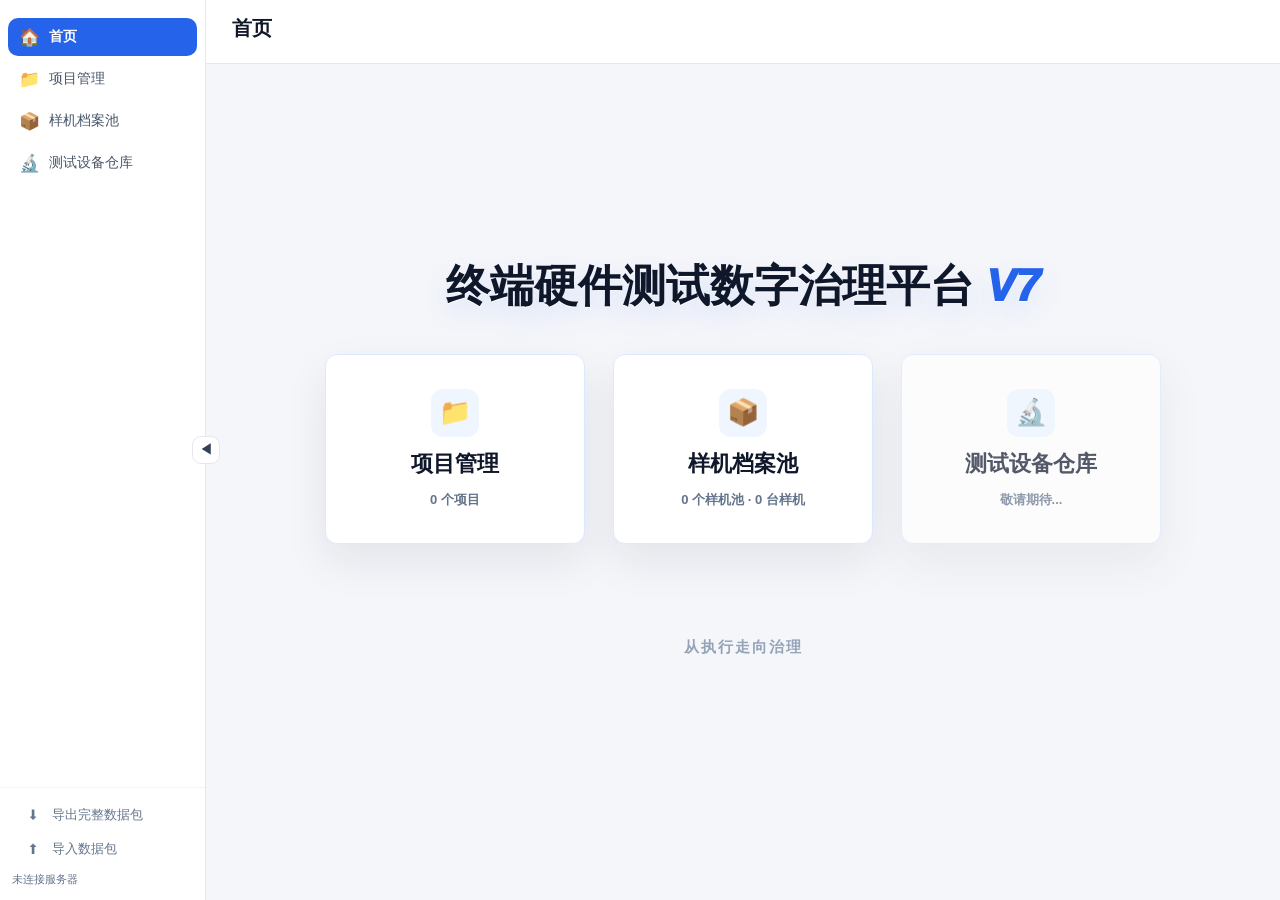
==== index.html @ f8849125 "Optimize platform data flows and task batching" ====
<!DOCTYPE html>
<html lang="zh-CN">
<head>
  <meta charset="UTF-8">
  <meta name="viewport" content="width=device-width, initial-scale=1.0">
  <link rel="icon" href="data:,">
  <title>数字治理平台 V7</title>
  <link rel="stylesheet" href="/css/style.css?v=20260602-perf12">
</head>
<body>
  <!-- 侧栏 -->
  <div id="sidebar" class="sidebar">
    <nav id="nav"></nav>
    <div class="sidebar-footer">
      <div id="navTools" class="nav-tools"></div>
      <div id="saveState" class="save-state">加载中…</div>
    </div>
  </div>
  <button id="sidebarToggle" class="sidebar-toggle" onclick="app.toggleSidebar()">◀</button>

  <!-- 主区域 -->
  <div class="main">
    <header class="header">
      <div>
        <nav id="pageTitle" class="page-title breadcrumb-bar">首页</nav>
        <div id="contextText" class="context-text"></div>
      </div>
      <div id="actionArea"></div>
    </header>
    <div id="content" class="content"></div>
    <div id="pageFooter" class="page-footer" style="display:none"></div>
  </div>

  <!-- Toast -->
  <div id="toast" class="toast"></div>

  <!-- 模态框 -->
  <div id="modalMask" class="modal-mask" style="display:none">
    <div class="modal">
      <div class="modal-header">
        <h3 id="modalTitle">标题</h3>
        <div id="modalHeaderHint" class="modal-header-hint"></div>
      </div>
      <div id="modalBody" class="modal-body"></div>
      <div class="modal-footer">
        <button id="modalCancel" class="btn btn-outline" onclick="app.closeModal()">取消</button>
        <button id="modalOk" class="btn">确认</button>
      </div>
    </div>
  </div>

  <!-- 独立确认框 -->
  <div id="confirmMask" class="confirm-mask" style="display:none">
    <div class="confirm-box">
      <div class="confirm-box-head">
        <h3 id="confirmTitle">确认操作</h3>
      </div>
      <div class="confirm-box-body">
        <div id="confirmMessage" class="confirm-dialog-message"></div>
        <div id="confirmDesc" class="confirm-dialog-desc"></div>
      </div>
      <div class="confirm-box-footer">
        <button id="confirmCancel" class="btn btn-outline">取消</button>
        <button id="confirmOk" class="btn">确认</button>
      </div>
    </div>
  </div>

  <!-- JS 模块化加载 -->
  <script src="/js/utils.js?v=20260602-perf12"></script>
  <script src="/js/app.core.js?v=20260602-perf12"></script>
  <script src="/js/app.server.js?v=20260602-perf13"></script>
  <script src="/js/app.data.js?v=20260602-perf12"></script>
  <script src="/js/app.render.js?v=20260602-perf12"></script>
  <script src="/js/app.filters.js?v=20260602-perf12"></script>
  <script src="/js/app.modal.js?v=20260602-perf12"></script>
  <script src="/js/app.logs.js?v=20260602-perf12"></script>
  <script src="/js/projects.js?v=20260602-perf12"></script>
  <script src="/js/workspace/01-shared.js?v=20260602-perf12"></script>
  <script src="/js/workspace/02-home.js?v=20260602-perf12"></script>
  <script src="/js/workspace/10-dropdown-issue.js?v=20260602-perf12"></script>
  <script src="/js/workspace/03-strategy.js?v=20260602-perf12"></script>
  <script src="/js/workspace/04-stage.js?v=20260602-perf12"></script>
  <script src="/js/workspace/05-task-table.js?v=20260602-perf12"></script>
  <script src="/js/workspace/06-sample-picker.js?v=20260602-perf12"></script>
  <script src="/js/workspace/07-task-config.js?v=20260602-perf13"></script>
  <script src="/js/workspace/08-task-actions.js?v=20260602-perf12"></script>
  <script src="/js/workspace/09-task-result.js?v=20260602-perf12"></script>
  <script src="/js/samples/01-pool.js?v=20260602-perf12"></script>
  <script src="/js/samples/02-import-export.js?v=20260602-perf12"></script>
  <script src="/js/samples/03-detail-fields.js?v=20260602-perf12"></script>
  <script src="/js/samples/04-photos.js?v=20260602-perf12"></script>
  <script src="/js/samples/05-problems.js?v=20260602-perf12"></script>
  <script src="/js/samples/06-history.js?v=20260602-perf12"></script>
  <script src="/js/samples/07-detail.js?v=20260602-perf12"></script>
  <script src="/js/import-export-bundle.js?v=20260602-perf12"></script>
  <script src="/js/debug/auditConsistency.js?v=20260602-perf12"></script>
  <script>app.init();</script>
</body>
</html>
---- css/style.css ----
/* ========================================
   数字治理平台 V7 样式表 — 总入口，@import 所有模块
   ======================================== */

@import '00-vars.css';
@import '01-layout.css';
@import '02-components.css';
@import '20-samples.css?v=20260602-perf12';
@import '21-sample-photos.css';
@import '22-sample-archive.css';
@import '30-workspace-home.css';
@import '30-workspace-members.css';
@import '30-workspace-sections.css';
@import '31-stage-strategy.css?v=20260602-perf12';
@import '32-task-flow.css';
@import '32-task-issue-record.css';
@import '32-task-flow-actions.css';
@import '33-task-config-modal.css';
@import '34-sample-picker.css';
@import '35-task-result.css';
@import '35-task-result-modal.css';
@import '35-task-sample-list.css';
@import '36-task-log.css';
@import '37-import-bundle.css';
@import '90-responsive.css';
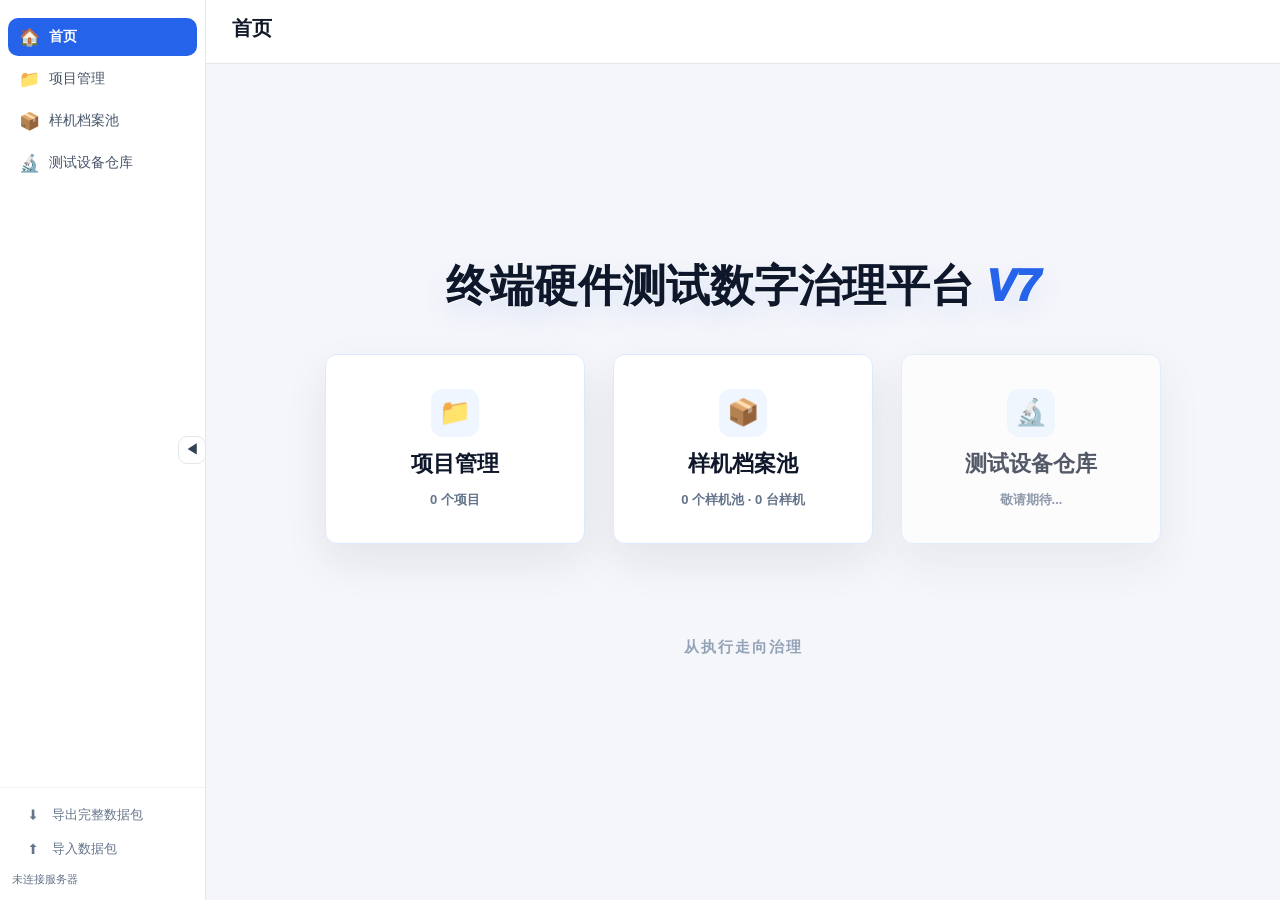
==== commit 18f25d9a: "Stabilize import flow and platform UI" ====
--- a/index.html
+++ b/index.html
@@ -5,7 +5,7 @@
   <meta name="viewport" content="width=device-width, initial-scale=1.0">
   <link rel="icon" href="data:,">
   <title>数字治理平台 V7</title>
-  <link rel="stylesheet" href="/css/style.css?v=20260602-perf12">
+  <link rel="stylesheet" href="/css/style.css?v=20260603-reassembled01">
 </head>
 <body>
   <!-- 侧栏 -->
@@ -67,10 +67,10 @@
   </div>
 
   <!-- JS 模块化加载 -->
-  <script src="/js/utils.js?v=20260602-perf12"></script>
+  <script src="/js/utils.js?v=20260603-reassembled01"></script>
   <script src="/js/app.core.js?v=20260602-perf12"></script>
-  <script src="/js/app.server.js?v=20260602-perf13"></script>
-  <script src="/js/app.data.js?v=20260602-perf12"></script>
+  <script src="/js/app.server.js?v=20260602-perf34"></script>
+  <script src="/js/app.data.js?v=20260603-reassembled01"></script>
   <script src="/js/app.render.js?v=20260602-perf12"></script>
   <script src="/js/app.filters.js?v=20260602-perf12"></script>
   <script src="/js/app.modal.js?v=20260602-perf12"></script>
@@ -79,21 +79,21 @@
   <script src="/js/workspace/01-shared.js?v=20260602-perf12"></script>
   <script src="/js/workspace/02-home.js?v=20260602-perf12"></script>
   <script src="/js/workspace/10-dropdown-issue.js?v=20260602-perf12"></script>
-  <script src="/js/workspace/03-strategy.js?v=20260602-perf12"></script>
+  <script src="/js/workspace/03-strategy.js?v=20260602-perf26"></script>
   <script src="/js/workspace/04-stage.js?v=20260602-perf12"></script>
-  <script src="/js/workspace/05-task-table.js?v=20260602-perf12"></script>
-  <script src="/js/workspace/06-sample-picker.js?v=20260602-perf12"></script>
-  <script src="/js/workspace/07-task-config.js?v=20260602-perf13"></script>
+  <script src="/js/workspace/05-task-table.js?v=20260602-perf33"></script>
+  <script src="/js/workspace/06-sample-picker.js?v=20260602-perf28"></script>
+  <script src="/js/workspace/07-task-config.js?v=20260602-perf22"></script>
   <script src="/js/workspace/08-task-actions.js?v=20260602-perf12"></script>
-  <script src="/js/workspace/09-task-result.js?v=20260602-perf12"></script>
-  <script src="/js/samples/01-pool.js?v=20260602-perf12"></script>
-  <script src="/js/samples/02-import-export.js?v=20260602-perf12"></script>
-  <script src="/js/samples/03-detail-fields.js?v=20260602-perf12"></script>
+  <script src="/js/workspace/09-task-result.js?v=20260602-perf34"></script>
+  <script src="/js/samples/01-pool.js?v=20260603-reassembled01"></script>
+  <script src="/js/samples/02-import-export.js?v=20260603-reassembled01"></script>
+  <script src="/js/samples/03-detail-fields.js?v=20260603-reassembled01"></script>
   <script src="/js/samples/04-photos.js?v=20260602-perf12"></script>
   <script src="/js/samples/05-problems.js?v=20260602-perf12"></script>
   <script src="/js/samples/06-history.js?v=20260602-perf12"></script>
-  <script src="/js/samples/07-detail.js?v=20260602-perf12"></script>
-  <script src="/js/import-export-bundle.js?v=20260602-perf12"></script>
+  <script src="/js/samples/07-detail.js?v=20260603-reassembled01"></script>
+  <script src="/js/import-export-bundle.js?v=20260603-reassembled01"></script>
   <script src="/js/debug/auditConsistency.js?v=20260602-perf12"></script>
   <script>app.init();</script>
 </body>
--- a/css/style.css
+++ b/css/style.css
@@ -3,23 +3,23 @@
    ======================================== */
 
 @import '00-vars.css';
-@import '01-layout.css';
+@import '01-layout.css?v=20260602-perf32';
 @import '02-components.css';
-@import '20-samples.css?v=20260602-perf12';
+@import '20-samples.css?v=20260603-card12';
 @import '21-sample-photos.css';
-@import '22-sample-archive.css';
+@import '22-sample-archive.css?v=20260603-reassembled01';
 @import '30-workspace-home.css';
 @import '30-workspace-members.css';
 @import '30-workspace-sections.css';
-@import '31-stage-strategy.css?v=20260602-perf12';
-@import '32-task-flow.css';
+@import '31-stage-strategy.css?v=20260602-perf23';
+@import '32-task-flow.css?v=20260602-perf20';
 @import '32-task-issue-record.css';
-@import '32-task-flow-actions.css';
+@import '32-task-flow-actions.css?v=20260602-perf21';
 @import '33-task-config-modal.css';
 @import '34-sample-picker.css';
 @import '35-task-result.css';
 @import '35-task-result-modal.css';
-@import '35-task-sample-list.css';
+@import '35-task-sample-list.css?v=20260602-perf15';
 @import '36-task-log.css';
 @import '37-import-bundle.css';
 @import '90-responsive.css';
